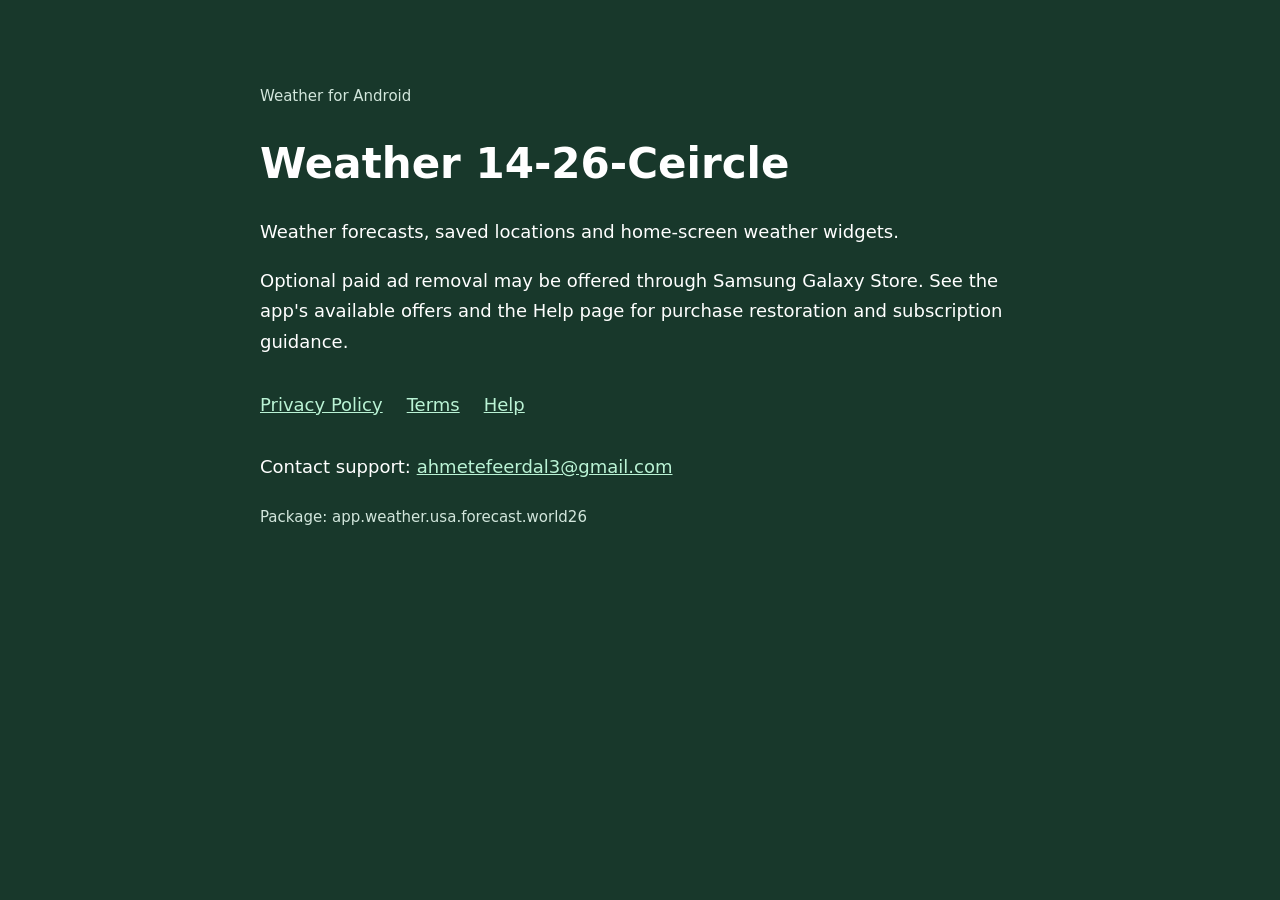
==== index.html @ b4b53c37 "Create isolated world26 remote controls and legal pages" ====
<!doctype html>
<html lang="en"><head><meta charset="utf-8"><meta name="viewport" content="width=device-width,initial-scale=1"><title>Weather 14-26-Ceircle</title><style>body{margin:0;background:#18382b;color:#fff;font:18px/1.7 system-ui,sans-serif}main{max-width:760px;margin:auto;padding:80px 24px}h1{font-size:42px;line-height:1.2}a{color:#baf3d5}nav{display:flex;gap:24px;flex-wrap:wrap;margin:32px 0}small{color:#d2e6dc}code{overflow-wrap:anywhere;word-break:break-word}main{overflow-wrap:break-word}</style></head><body><main><small>Weather for Android</small><h1>Weather 14-26-Ceircle</h1><p>Weather forecasts, saved locations and home-screen weather widgets.</p><p>Optional paid ad removal may be offered through Samsung Galaxy Store. See the app's available offers and the Help page for purchase restoration and subscription guidance.</p><nav><a href="privacy.html">Privacy Policy</a><a href="terms.html">Terms</a><a href="help.html">Help</a></nav><p>Contact support: <a href="mailto:ahmetefeerdal3@gmail.com">ahmetefeerdal3@gmail.com</a></p><small>Package: app.weather.usa.forecast.world26</small></main></body></html>
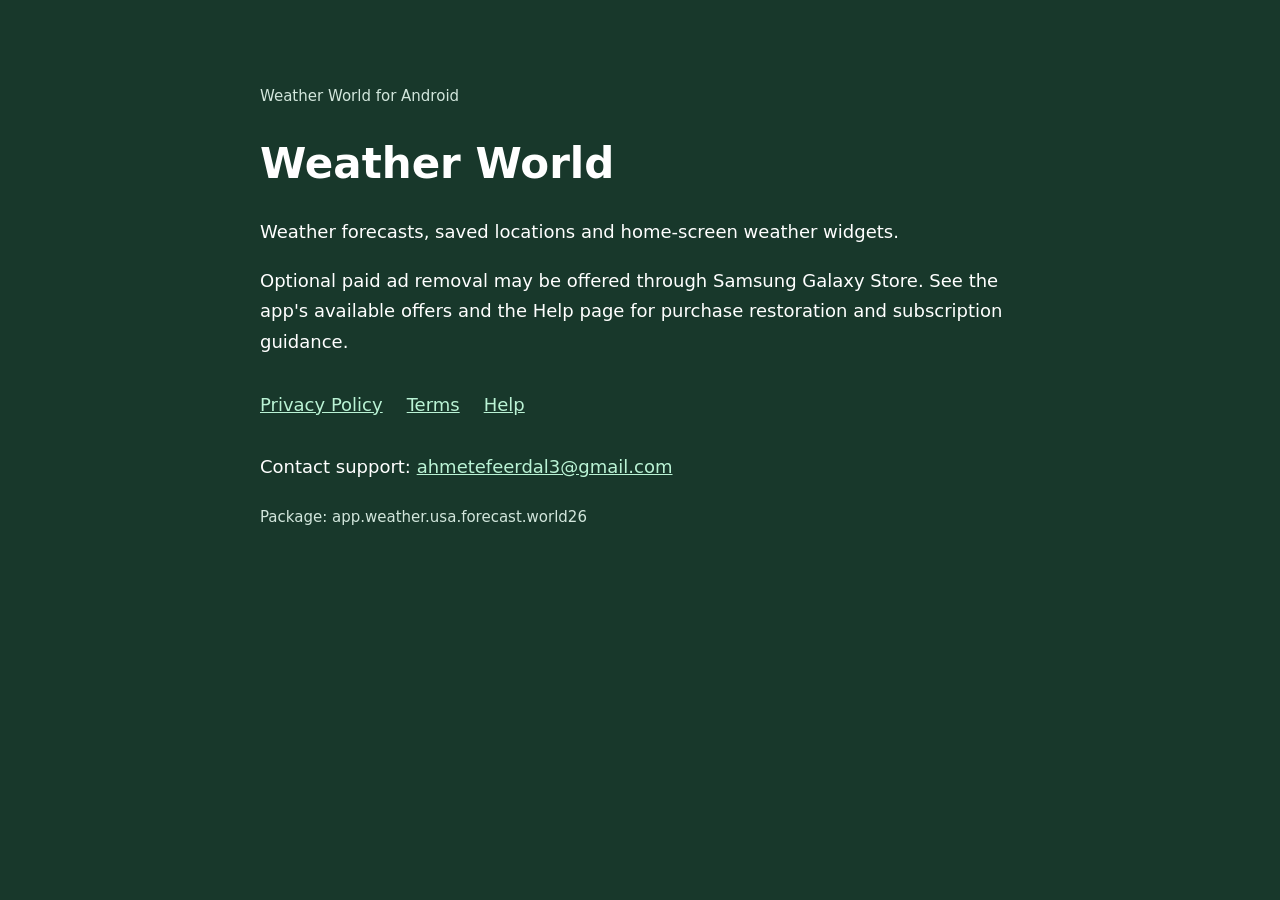
==== commit 15380fbb: "Brand Weather World and configure disabled AdMob identities" ====
--- a/index.html
+++ b/index.html
@@ -1,2 +1,2 @@
 <!doctype html>
-<html lang="en"><head><meta charset="utf-8"><meta name="viewport" content="width=device-width,initial-scale=1"><title>Weather 14-26-Ceircle</title><style>body{margin:0;background:#18382b;color:#fff;font:18px/1.7 system-ui,sans-serif}main{max-width:760px;margin:auto;padding:80px 24px}h1{font-size:42px;line-height:1.2}a{color:#baf3d5}nav{display:flex;gap:24px;flex-wrap:wrap;margin:32px 0}small{color:#d2e6dc}code{overflow-wrap:anywhere;word-break:break-word}main{overflow-wrap:break-word}</style></head><body><main><small>Weather for Android</small><h1>Weather 14-26-Ceircle</h1><p>Weather forecasts, saved locations and home-screen weather widgets.</p><p>Optional paid ad removal may be offered through Samsung Galaxy Store. See the app's available offers and the Help page for purchase restoration and subscription guidance.</p><nav><a href="privacy.html">Privacy Policy</a><a href="terms.html">Terms</a><a href="help.html">Help</a></nav><p>Contact support: <a href="mailto:ahmetefeerdal3@gmail.com">ahmetefeerdal3@gmail.com</a></p><small>Package: app.weather.usa.forecast.world26</small></main></body></html>
+<html lang="en"><head><meta charset="utf-8"><meta name="viewport" content="width=device-width,initial-scale=1"><title>Weather World</title><style>body{margin:0;background:#18382b;color:#fff;font:18px/1.7 system-ui,sans-serif}main{max-width:760px;margin:auto;padding:80px 24px}h1{font-size:42px;line-height:1.2}a{color:#baf3d5}nav{display:flex;gap:24px;flex-wrap:wrap;margin:32px 0}small{color:#d2e6dc}code{overflow-wrap:anywhere;word-break:break-word}main{overflow-wrap:break-word}</style></head><body><main><small>Weather World for Android</small><h1>Weather World</h1><p>Weather forecasts, saved locations and home-screen weather widgets.</p><p>Optional paid ad removal may be offered through Samsung Galaxy Store. See the app's available offers and the Help page for purchase restoration and subscription guidance.</p><nav><a href="privacy.html">Privacy Policy</a><a href="terms.html">Terms</a><a href="help.html">Help</a></nav><p>Contact support: <a href="mailto:ahmetefeerdal3@gmail.com">ahmetefeerdal3@gmail.com</a></p><small>Package: app.weather.usa.forecast.world26</small></main></body></html>
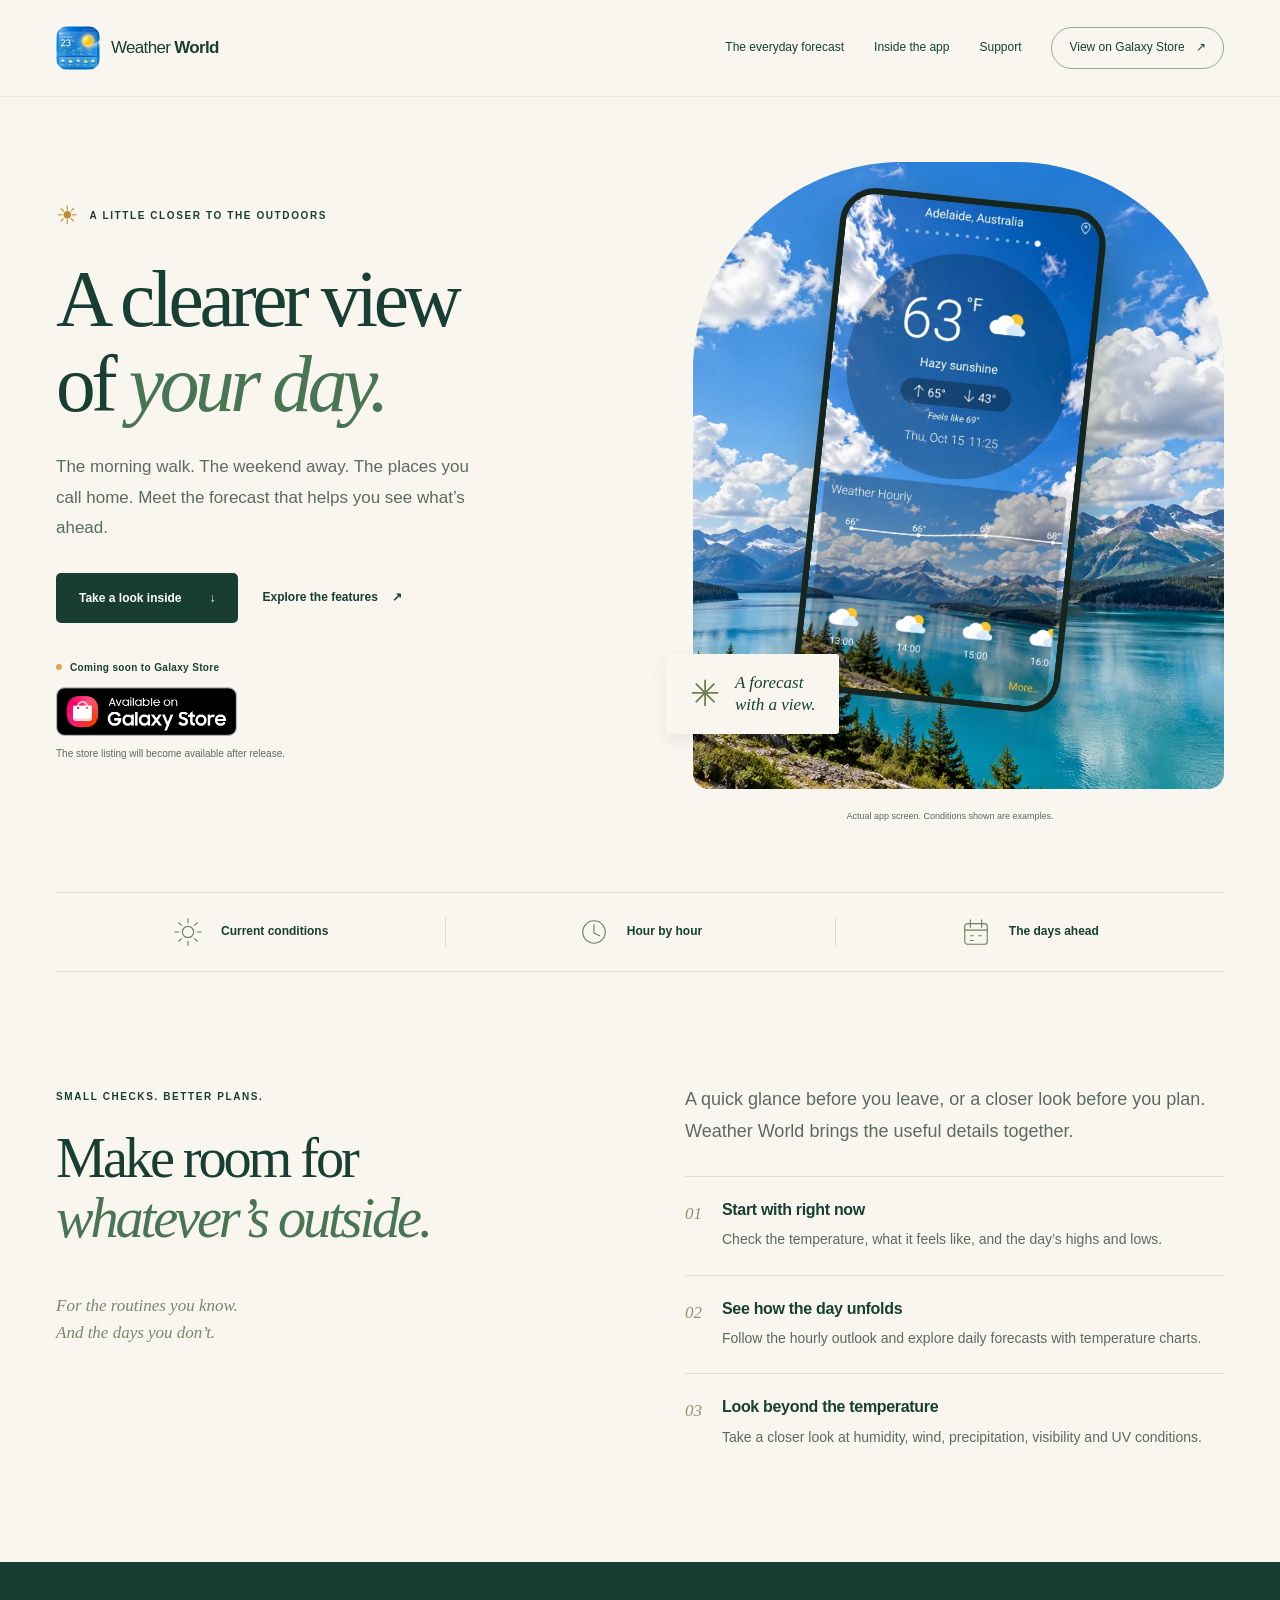
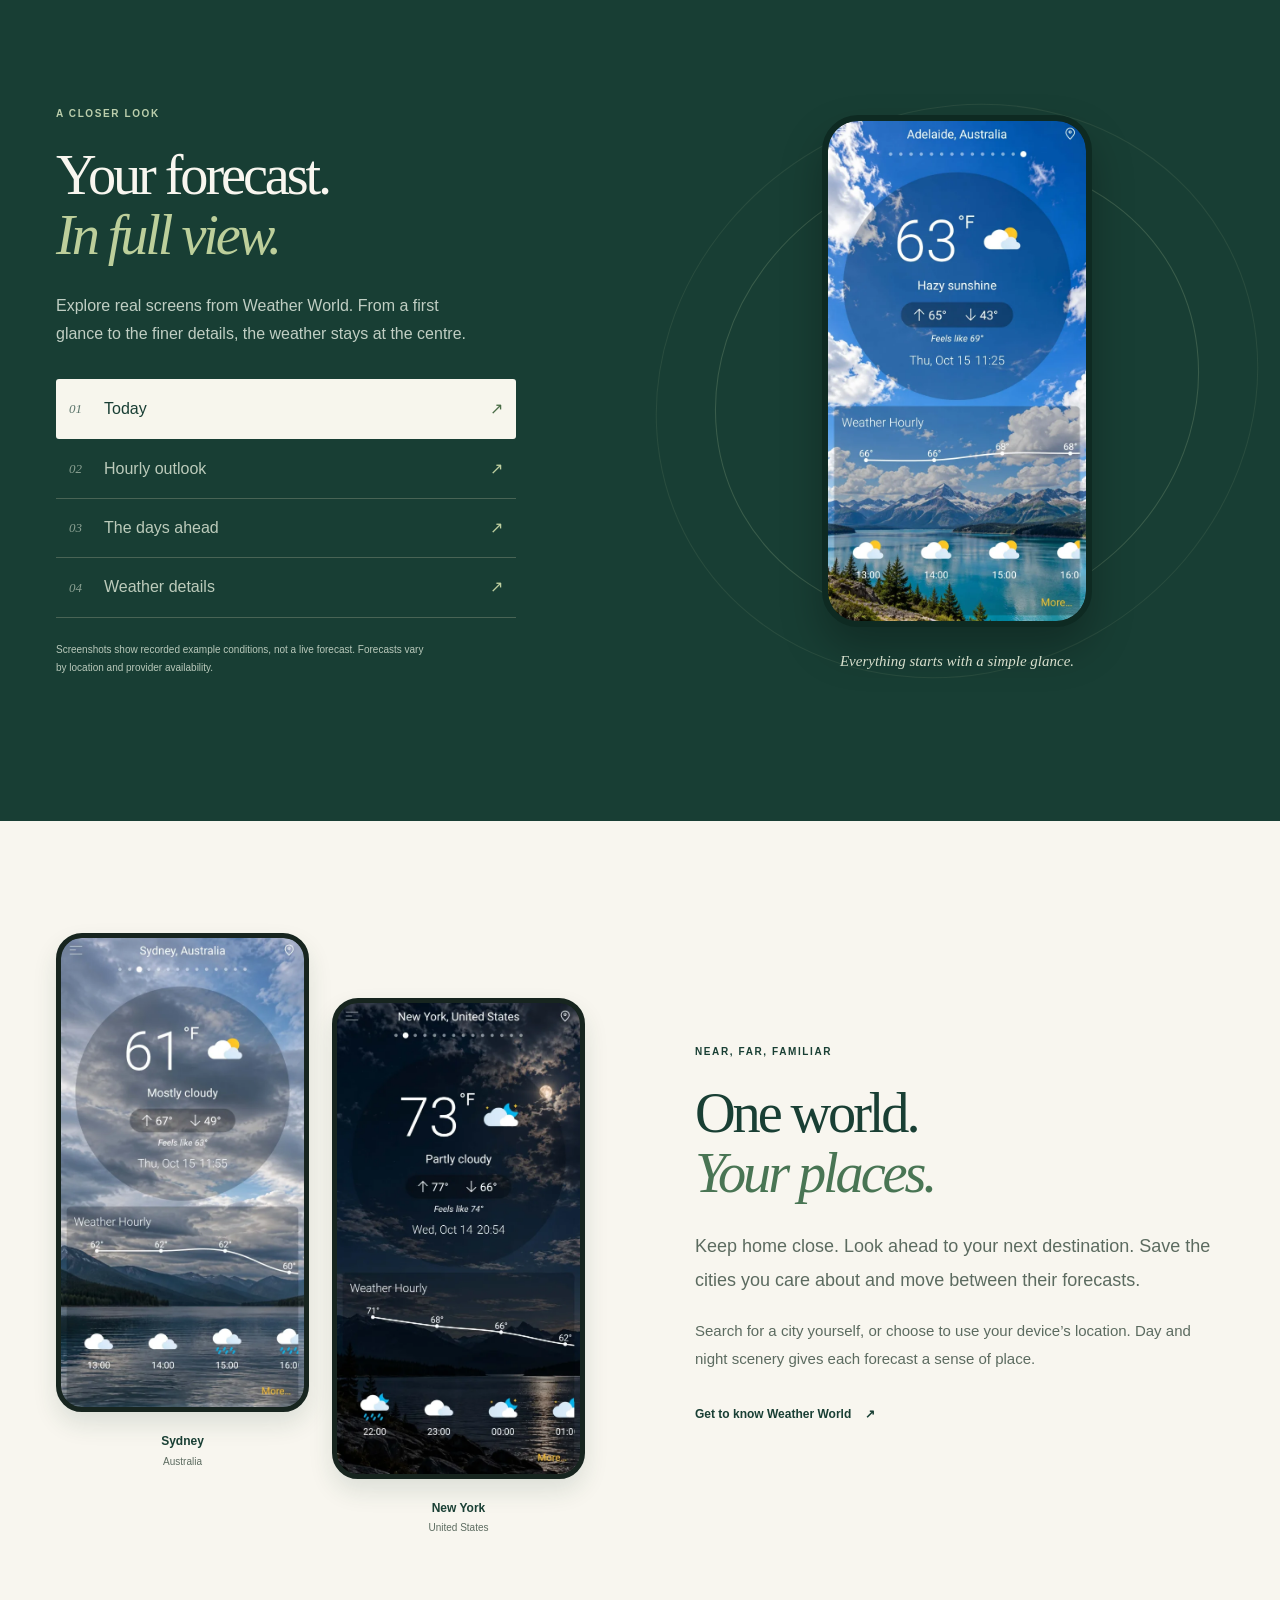
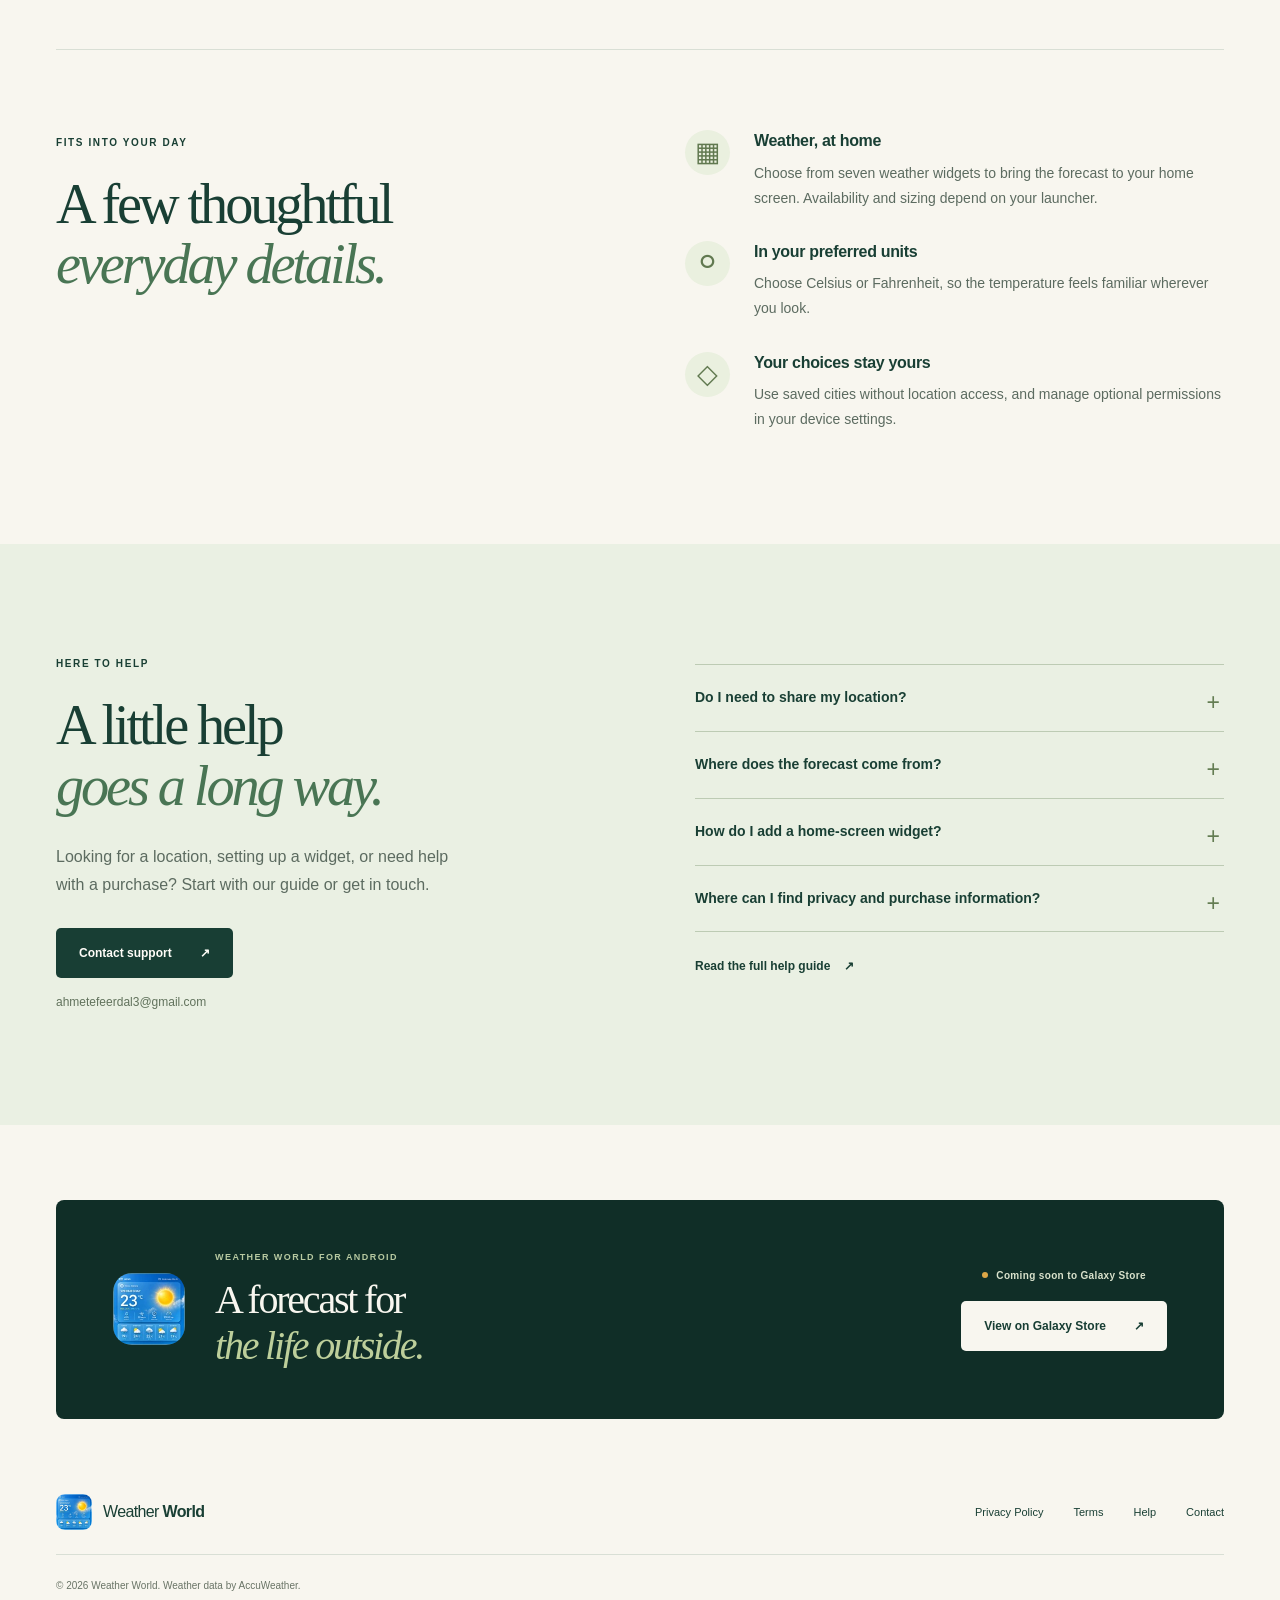
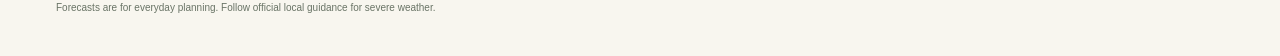
==== commit 9a7f5728: "Publish Weather World landing and v23 website entry" ====
--- a/index.html
+++ b/index.html
@@ -1,2 +1,124 @@
 <!doctype html>
-<html lang="en"><head><meta charset="utf-8"><meta name="viewport" content="width=device-width,initial-scale=1"><title>Weather World</title><style>body{margin:0;background:#18382b;color:#fff;font:18px/1.7 system-ui,sans-serif}main{max-width:760px;margin:auto;padding:80px 24px}h1{font-size:42px;line-height:1.2}a{color:#baf3d5}nav{display:flex;gap:24px;flex-wrap:wrap;margin:32px 0}small{color:#d2e6dc}code{overflow-wrap:anywhere;word-break:break-word}main{overflow-wrap:break-word}</style></head><body><main><small>Weather World for Android</small><h1>Weather World</h1><p>Weather forecasts, saved locations and home-screen weather widgets.</p><p>Optional paid ad removal may be offered through Samsung Galaxy Store. See the app's available offers and the Help page for purchase restoration and subscription guidance.</p><nav><a href="privacy.html">Privacy Policy</a><a href="terms.html">Terms</a><a href="help.html">Help</a></nav><p>Contact support: <a href="mailto:ahmetefeerdal3@gmail.com">ahmetefeerdal3@gmail.com</a></p><small>Package: app.weather.usa.forecast.world26</small></main></body></html>
+<html lang="en">
+<head>
+  <meta charset="utf-8">
+  <meta name="viewport" content="width=device-width, initial-scale=1">
+  <meta name="theme-color" content="#183e34">
+  <title>Weather World — A clearer view of your day</title>
+  <meta name="description" content="Current conditions, hourly and daily forecasts, saved cities and home-screen widgets. Meet Weather World, coming soon to Galaxy Store.">
+  <meta property="og:title" content="Weather World — A clearer view of your day">
+  <meta property="og:description" content="A thoughtful forecast for the places and plans that matter. Coming soon to Galaxy Store.">
+  <meta property="og:type" content="website">
+  <meta property="og:url" content="https://metosapps.github.io/weather-ceircle-world26-config/">
+  <meta property="og:image" content="https://metosapps.github.io/weather-ceircle-world26-config/assets/alpine-lake.webp">
+  <link rel="canonical" href="https://metosapps.github.io/weather-ceircle-world26-config/">
+  <link rel="icon" href="assets/app-icon.webp" type="image/webp">
+  <link rel="stylesheet" href="styles.css">
+  <script src="app.js" defer></script>
+</head>
+<body>
+<a class="skip-link" href="#main">Skip to content</a>
+<header class="site-header">
+  <div class="wrap header-inner">
+    <a class="brand" href="./" aria-label="Weather World home"><img src="assets/app-icon.webp" alt="" width="44" height="44"><span>Weather <strong>World</strong></span></a>
+    <button class="menu-toggle" type="button" aria-expanded="false" aria-controls="main-nav"><span>Menu</span><span class="menu-lines" aria-hidden="true"></span></button>
+    <nav class="main-nav" id="main-nav" aria-label="Main navigation">
+      <a href="#features">The everyday forecast</a><a href="#inside">Inside the app</a><a href="#support">Support</a>
+      <a class="nav-store" href="https://galaxystore.samsung.com/detail/app.weather.usa.forecast.world26" target="_blank" rel="noopener noreferrer">View on Galaxy Store <span aria-hidden="true">↗</span><span class="sr-only"> (opens in a new tab)</span></a>
+    </nav>
+  </div>
+</header>
+<main id="main">
+  <section class="hero wrap" aria-labelledby="hero-title">
+    <div class="hero-copy">
+      <p class="eyebrow"><span class="sun-mark" aria-hidden="true">☀</span> A little closer to the outdoors</p>
+      <h1 id="hero-title">A clearer view<br>of <em>your day.</em></h1>
+      <p class="hero-intro">The morning walk. The weekend away. The places you call home. Meet the forecast that helps you see what’s ahead.</p>
+      <div class="hero-actions"><a class="button button-primary" href="#inside">Take a look inside <span aria-hidden="true">↓</span></a><a class="text-link" href="#features">Explore the features <span aria-hidden="true">↗</span></a></div>
+      <div class="store-preview">
+        <p class="release-label"><span aria-hidden="true"></span>Coming soon to Galaxy Store</p>
+        <a class="store-badge" href="https://galaxystore.samsung.com/detail/app.weather.usa.forecast.world26" target="_blank" rel="noopener noreferrer" aria-label="View Weather World on Galaxy Store (opens in a new tab)" aria-describedby="release-note"><img src="assets/galaxy-store-badge.png" alt="Galaxy Store" width="652" height="177"></a>
+        <p class="release-note" id="release-note">The store listing will become available after release.</p>
+      </div>
+    </div>
+    <figure class="hero-visual">
+      <div class="landscape-frame"><img src="assets/alpine-lake.webp" alt="Sunlight over a turquoise alpine lake, mountains and evergreen trees" width="941" height="972" fetchpriority="high"></div>
+      <div class="phone hero-phone"><img src="assets/screen-today.webp" alt="Actual Weather World screen showing Adelaide’s current conditions, hourly forecast and daily outlook" width="640" height="1240" fetchpriority="high"></div>
+      <div class="nature-note"><span aria-hidden="true">✳</span><span>A forecast<br>with a view.</span></div>
+      <figcaption>Actual app screen. Conditions shown are examples.</figcaption>
+    </figure>
+  </section>
+
+  <div class="feature-strip wrap" aria-label="Forecast at a glance">
+    <div><svg viewBox="0 0 32 32" fill="none" aria-hidden="true"><circle cx="16" cy="16" r="6"/><path d="M16 2v4m0 20v4M2 16h4m20 0h4M6 6l3 3m14 14 3 3M6 26l3-3M23 9l3-3"/></svg><span>Current conditions</span></div>
+    <div><svg viewBox="0 0 32 32" fill="none" aria-hidden="true"><circle cx="16" cy="16" r="12"/><path d="M16 8v9l6 3"/></svg><span>Hour by hour</span></div>
+    <div><svg viewBox="0 0 32 32" fill="none" aria-hidden="true"><rect x="4" y="7" width="24" height="22" rx="3"/><path d="M4 14h24M10 3v8M22 3v8M10 20h3m6 0h3m-12 5h3"/></svg><span>The days ahead</span></div>
+  </div>
+
+  <section class="section intro-section wrap" id="features" aria-labelledby="features-title">
+    <div class="section-heading"><p class="eyebrow">Small checks. Better plans.</p><h2 id="features-title">Make room for<br><em>whatever’s outside.</em></h2><p class="section-aside">For the routines you know.<br>And the days you don’t.</p></div>
+    <div class="intro-details"><p class="lead">A quick glance before you leave, or a closer look before you plan. Weather World brings the useful details together.</p>
+      <ol class="feature-list">
+        <li><span class="feature-number" aria-hidden="true">01</span><div><h3>Start with right now</h3><p>Check the temperature, what it feels like, and the day’s highs and lows.</p></div></li>
+        <li><span class="feature-number" aria-hidden="true">02</span><div><h3>See how the day unfolds</h3><p>Follow the hourly outlook and explore daily forecasts with temperature charts.</p></div></li>
+        <li><span class="feature-number" aria-hidden="true">03</span><div><h3>Look beyond the temperature</h3><p>Take a closer look at humidity, wind, precipitation, visibility and UV conditions.</p></div></li>
+      </ol>
+    </div>
+  </section>
+
+  <section class="explorer section" id="inside" aria-labelledby="inside-title">
+    <div class="wrap explorer-grid">
+      <div class="explorer-copy"><p class="eyebrow">A closer look</p><h2 id="inside-title">Your forecast.<br><em>In full view.</em></h2><p class="lead">Explore real screens from Weather World. From a first glance to the finer details, the weather stays at the centre.</p>
+        <div class="forecast-tabs" role="tablist" aria-label="Explore app screens" aria-orientation="vertical">
+          <button id="tab-today" role="tab" type="button" aria-controls="panel-today" aria-selected="true" tabindex="0"><span class="tab-number">01</span><span>Today</span><span class="tab-arrow" aria-hidden="true">↗</span></button>
+          <button id="tab-hourly" role="tab" type="button" aria-controls="panel-hourly" aria-selected="false" tabindex="-1"><span class="tab-number">02</span><span>Hourly outlook</span><span class="tab-arrow" aria-hidden="true">↗</span></button>
+          <button id="tab-daily" role="tab" type="button" aria-controls="panel-daily" aria-selected="false" tabindex="-1"><span class="tab-number">03</span><span>The days ahead</span><span class="tab-arrow" aria-hidden="true">↗</span></button>
+          <button id="tab-details" role="tab" type="button" aria-controls="panel-details" aria-selected="false" tabindex="-1"><span class="tab-number">04</span><span>Weather details</span><span class="tab-arrow" aria-hidden="true">↗</span></button>
+        </div>
+        <p class="screenshot-note">Screenshots show recorded example conditions, not a live forecast. Forecasts vary by location and provider availability.</p>
+      </div>
+      <div class="explorer-screens">
+        <div class="orbit orbit-one" aria-hidden="true"></div><div class="orbit orbit-two" aria-hidden="true"></div>
+        <figure class="forecast-panel" id="panel-today" role="tabpanel" aria-labelledby="tab-today" tabindex="0"><div class="phone"><img src="assets/screen-today.webp" alt="Weather World current conditions screen for Adelaide" width="640" height="1240" loading="lazy"></div><figcaption>Everything starts with a simple glance.</figcaption></figure>
+        <figure class="forecast-panel" id="panel-hourly" role="tabpanel" aria-labelledby="tab-hourly" tabindex="0" hidden><div class="phone"><img src="assets/screen-hourly.webp" alt="Weather World hourly forecast with temperatures, weather icons and precipitation details" width="640" height="1239" loading="lazy"></div><figcaption>The details behind each hour.</figcaption></figure>
+        <figure class="forecast-panel" id="panel-daily" role="tabpanel" aria-labelledby="tab-daily" tabindex="0" hidden><div class="phone"><img src="assets/screen-daily.webp" alt="Weather World daily forecast for New York with a temperature chart and upcoming days" width="640" height="1240" loading="lazy"></div><figcaption>See the shape of the days ahead.</figcaption></figure>
+        <figure class="forecast-panel" id="panel-details" role="tabpanel" aria-labelledby="tab-details" tabindex="0" hidden><div class="phone"><img src="assets/screen-details.webp" alt="Weather World detailed conditions including humidity, visibility, UV, wind and precipitation" width="640" height="1244" loading="lazy"></div><figcaption>A fuller picture of the conditions.</figcaption></figure>
+      </div>
+    </div>
+  </section>
+
+  <section class="section cities-section wrap" aria-labelledby="cities-title">
+    <div class="city-screens">
+      <figure><div class="phone"><img src="assets/screen-sydney.webp" alt="Actual Weather World current forecast in Sydney with a cloudy mountain background" width="560" height="1082" loading="lazy"></div><figcaption><strong>Sydney</strong><span>Australia</span></figcaption></figure>
+      <figure><div class="phone"><img src="assets/screen-new-york.webp" alt="Actual Weather World current forecast in New York with a clear night background" width="560" height="1085" loading="lazy"></div><figcaption><strong>New York</strong><span>United States</span></figcaption></figure>
+    </div>
+    <div class="cities-copy"><p class="eyebrow">Near, far, familiar</p><h2 id="cities-title">One world.<br><em>Your places.</em></h2><p class="lead">Keep home close. Look ahead to your next destination. Save the cities you care about and move between their forecasts.</p><p>Search for a city yourself, or choose to use your device’s location. Day and night scenery gives each forecast a sense of place.</p><a class="text-link" href="help.html">Get to know Weather World <span aria-hidden="true">↗</span></a></div>
+  </section>
+
+  <section class="section everyday-section wrap" aria-labelledby="everyday-title">
+    <div class="section-heading"><p class="eyebrow">Fits into your day</p><h2 id="everyday-title">A few thoughtful<br><em>everyday details.</em></h2></div>
+    <div class="everyday-features">
+      <article><span class="detail-icon" aria-hidden="true">▦</span><div><h3>Weather, at home</h3><p>Choose from seven weather widgets to bring the forecast to your home screen. Availability and sizing depend on your launcher.</p></div></article>
+      <article><span class="detail-icon degree" aria-hidden="true">°</span><div><h3>In your preferred units</h3><p>Choose Celsius or Fahrenheit, so the temperature feels familiar wherever you look.</p></div></article>
+      <article><span class="detail-icon" aria-hidden="true">◇</span><div><h3>Your choices stay yours</h3><p>Use saved cities without location access, and manage optional permissions in your device settings.</p></div></article>
+    </div>
+  </section>
+
+  <section class="support-section section" id="support" aria-labelledby="support-title">
+    <div class="wrap support-grid">
+      <div><p class="eyebrow">Here to help</p><h2 id="support-title">A little help<br><em>goes a long way.</em></h2><p class="lead">Looking for a location, setting up a widget, or need help with a purchase? Start with our guide or get in touch.</p><a class="button button-primary" href="mailto:ahmetefeerdal3@gmail.com">Contact support <span aria-hidden="true">↗</span></a><a class="support-email" href="mailto:ahmetefeerdal3@gmail.com">ahmetefeerdal3@gmail.com</a></div>
+      <div class="faq">
+        <details><summary>Do I need to share my location?</summary><p>No. You can search for and save a city manually. Location access is optional and can be managed in Android Settings.</p></details>
+        <details><summary>Where does the forecast come from?</summary><p>Weather data is provided by AccuWeather. Forecasts are estimates, and fresh weather information requires an internet connection.</p></details>
+        <details><summary>How do I add a home-screen widget?</summary><p>Open your Android launcher’s widget picker, find Weather World, and choose a widget. The exact steps and available space depend on your device and launcher.</p></details>
+        <details><summary>Where can I find privacy and purchase information?</summary><p>Read our <a href="privacy.html">Privacy Policy</a> and <a href="terms.html">Terms</a>. The <a href="help.html">Help guide</a> explains purchase restoration and subscriptions. Any available paid offers are shown in the app and confirmed by the store.</p></details>
+        <a class="text-link" href="help.html">Read the full help guide <span aria-hidden="true">↗</span></a>
+      </div>
+    </div>
+  </section>
+
+  <section class="closing-section wrap" aria-labelledby="closing-title"><div class="closing-banner"><img class="closing-icon" src="assets/app-icon.webp" alt="" width="72" height="72" loading="lazy"><div><p class="eyebrow">Weather World for Android</p><h2 id="closing-title">A forecast for<br><em>the life outside.</em></h2></div><div class="closing-action"><p class="release-label"><span aria-hidden="true"></span>Coming soon to Galaxy Store</p><a class="button button-light" href="https://galaxystore.samsung.com/detail/app.weather.usa.forecast.world26" target="_blank" rel="noopener noreferrer">View on Galaxy Store <span aria-hidden="true">↗</span><span class="sr-only"> (opens in a new tab)</span></a></div></div></section>
+</main>
+<footer class="site-footer wrap"><div class="footer-top"><a class="brand" href="./" aria-label="Weather World home"><img src="assets/app-icon.webp" alt="" width="36" height="36"><span>Weather <strong>World</strong></span></a><nav aria-label="Footer navigation"><a href="privacy.html">Privacy Policy</a><a href="terms.html">Terms</a><a href="help.html">Help</a><a href="mailto:ahmetefeerdal3@gmail.com">Contact</a></nav></div><div class="footer-bottom"><p>© 2026 Weather World. Weather data by AccuWeather.</p><p>Forecasts are for everyday planning. Follow official local guidance for severe weather.</p></div></footer>
+</body>
+</html>
--- a/styles.css
+++ b/styles.css
@@ -0,0 +1,14 @@
+:root{--paper:#f8f6ef;--ink:#193f34;--muted:#5c6b60;--line:#d9dfd5;--forest:#183e34;--forest-deep:#102e27;--amber:#dca747;--white:#fffdf8;--serif:Georgia,'Times New Roman',serif;--sans:Arial,Helvetica,sans-serif}
+*{box-sizing:border-box}html{scroll-behavior:smooth;scroll-padding-top:112px}body{margin:0;background:var(--paper);color:var(--ink);font:16px/1.65 var(--sans);-webkit-font-smoothing:antialiased}button,a{-webkit-tap-highlight-color:transparent}button{font:inherit}a{color:inherit;text-underline-offset:5px}img{display:block;max-width:100%;height:auto}figure{margin:0}h1,h2,h3,p{margin-top:0}h1,h2{font-family:var(--serif);font-weight:400;letter-spacing:-.055em;line-height:1.07}h1{font-size:clamp(58px,6.2vw,88px);margin-bottom:25px}h2{font-size:clamp(42px,4.4vw,62px);margin-bottom:27px}h1 em,h2 em{font-weight:400;color:#497554}h3{font-size:18px;line-height:1.4;letter-spacing:-.02em;margin-bottom:8px}p{margin-bottom:20px}a:focus-visible,button:focus-visible,summary:focus-visible,[tabindex]:focus-visible{outline:3px solid #bd7415;outline-offset:6px}.wrap{width:min(1240px,calc(100% - 112px));margin-inline:auto}.section{padding-block:112px}.eyebrow{font-size:10px;line-height:1.6;font-weight:700;letter-spacing:.16em;text-transform:uppercase;margin-bottom:23px}.lead{font-size:18px;line-height:1.75;color:var(--muted)}.sr-only{position:absolute;width:1px;height:1px;padding:0;margin:-1px;overflow:hidden;clip:rect(0,0,0,0);white-space:nowrap;border:0}[hidden]{display:none!important}.skip-link{position:fixed;z-index:20;top:10px;left:10px;background:var(--white);padding:12px 18px;transform:translateY(-150%)}.skip-link:focus{transform:translateY(0)}
+.site-header{position:sticky;top:0;z-index:10;background:rgba(248,246,239,.97);border-bottom:1px solid rgba(217,223,213,.6)}.header-inner{min-height:96px;display:flex;align-items:center;justify-content:space-between;gap:30px}.brand{display:inline-flex;align-items:center;gap:11px;text-decoration:none;white-space:nowrap;font-size:17px;letter-spacing:-.04em}.brand img{border-radius:12px}.brand strong{font-weight:700}.main-nav{display:flex;align-items:center;gap:30px}.main-nav a{font-size:12px;text-decoration:none}.main-nav a:not(.nav-store):hover{color:#6d7c51}.nav-store{border:1px solid #8eaa99;border-radius:50px;padding:10px 17px;white-space:nowrap}.nav-store span{padding-left:8px}.nav-store:hover{background:#e9eee4}.menu-toggle{display:none}
+.hero{display:grid;grid-template-columns:1.04fr 1fr;gap:50px;align-items:center;padding-block:55px 68px;min-height:790px}.hero-copy{padding-bottom:10px}.hero .eyebrow{display:flex;align-items:center;gap:10px;margin-bottom:29px}.sun-mark{font-size:25px;line-height:1;color:#bd8d39;font-weight:400}.hero-intro{max-width:440px;font-size:17px;line-height:1.8;color:var(--muted);margin-bottom:29px}.hero-actions{display:flex;gap:24px;align-items:center;flex-wrap:wrap}.button{display:inline-flex;align-items:center;justify-content:center;gap:28px;padding:15px 22px;border:1px solid transparent;border-radius:5px;font-size:12px;font-weight:700;text-decoration:none;line-height:1.5;transition:background .15s,transform .15s}.button-primary{background:var(--forest);color:var(--white)}.button-primary:hover{background:#285846;transform:translateY(-2px)}.button-light{background:var(--paper);color:var(--forest)}.button-light:hover{background:white;transform:translateY(-2px)}.text-link{display:inline-flex;align-items:center;gap:14px;font-size:12px;font-weight:700;text-decoration:none}.text-link:hover{text-decoration:underline}.store-preview{margin-top:37px}.release-label{display:flex;align-items:center;gap:8px;font-size:10px;line-height:1.5;font-weight:700;letter-spacing:.035em;margin-bottom:12px}.release-label>span:first-child{width:6px;height:6px;flex:0 0 6px;border-radius:50%;background:var(--amber)}.store-badge{display:block;width:181px;border-radius:8px}.store-badge img{width:100%}.release-note{font-size:10px;color:var(--muted);margin:10px 0 0;max-width:270px}.hero-visual{position:relative;min-width:0;height:672px}.landscape-frame{position:absolute;inset:10px 0 35px 17px;overflow:hidden;border-radius:210px 210px 16px 16px;background:#b8d8cf}.landscape-frame img{width:100%;height:100%;object-fit:cover;object-position:53% 100%}.phone{background:#17251f;border:6px solid #17251f;border-radius:36px;overflow:hidden;box-shadow:0 18px 40px rgba(11,33,24,.19);line-height:0}.phone img{width:100%;border-radius:29px}.hero-phone{position:absolute;width:267px;top:45px;left:50%;transform:translateX(-50%) rotate(6deg);box-shadow:12px 22px 52px rgba(13,37,29,.35)}.nature-note{position:absolute;left:-10px;bottom:90px;background:var(--paper);padding:18px 24px;display:flex;align-items:center;gap:15px;border-radius:3px;box-shadow:0 5px 18px #193f3415;font:italic 17px/1.3 var(--serif)}.nature-note>span:first-child{font:36px/1 var(--serif);color:#6c8053}.hero-visual>figcaption{position:absolute;bottom:0;left:0;right:0;text-align:center;font-size:9px;color:var(--muted)}
+.feature-strip{display:grid;grid-template-columns:repeat(3,1fr);border-block:1px solid var(--line);padding-block:24px}.feature-strip>div{display:flex;align-items:center;justify-content:center;gap:18px;font-size:12px;font-weight:700}.feature-strip>div+div{border-left:1px solid var(--line)}.feature-strip svg{width:30px;height:30px;stroke:#6c815d;stroke-width:1.2;stroke-linecap:round;stroke-linejoin:round}.intro-section{display:grid;grid-template-columns:1fr 1fr;gap:90px}.section-heading{padding-top:5px}.section-aside{font:italic 17px/1.6 var(--serif);color:#7b876c;margin-top:43px}.intro-details>.lead{margin-bottom:29px}.feature-list{margin:0;padding:0;list-style:none}.feature-list li{display:flex;gap:20px;padding-block:22px;border-top:1px solid var(--line)}.feature-list li:last-child{padding-bottom:0}.feature-number{font:italic 17px/1.6 var(--serif);color:#8a956f;padding-top:1px}.feature-list p{font-size:14px;line-height:1.8;color:var(--muted);margin:0}.feature-list h3{font-size:16px;margin-bottom:6px}
+.explorer{background:var(--forest);color:var(--paper);overflow:hidden}.explorer-grid{display:grid;grid-template-columns:1fr 1fr;align-items:center;gap:100px}.explorer h2 em{color:#bdcf9b}.explorer .eyebrow{color:#bbceac}.explorer .lead{color:#c0cec3;max-width:425px;font-size:16px}.forecast-tabs{margin-top:31px;max-width:460px}.forecast-tabs button{display:flex;align-items:center;gap:22px;width:100%;background:none;color:#bccbbb;border:0;border-top:1px solid #496455;text-align:left;padding:16px 13px;cursor:pointer;font-size:16px;transition:background .15s}.forecast-tabs button:last-child{border-bottom:1px solid #496455}.forecast-tabs button[aria-selected=true]{background:#f7f6ed;color:var(--forest);border-radius:3px;border-color:transparent}.forecast-tabs button[aria-selected=true]+button{border-top-color:transparent}.forecast-tabs button:hover:not([aria-selected=true]){background:#244b3d}.tab-number{font:italic 13px var(--serif);opacity:.7}.tab-arrow{margin-left:auto;color:#bdce9f}.forecast-tabs button[aria-selected=true] .tab-arrow{color:#4b6e48}.screenshot-note{max-width:380px;margin:23px 0 0;color:#b9c9bb;font-size:10px;line-height:1.8}.explorer-screens{position:relative;min-width:0;display:flex;align-items:center;justify-content:center;min-height:635px}.forecast-panel{position:relative;z-index:1;display:flex;align-items:center;flex-direction:column;width:100%;padding-top:7px}.forecast-panel .phone{width:270px;border-color:#0e2a22;box-shadow:0 22px 42px rgba(0,0,0,.27)}.forecast-panel figcaption{margin-top:26px;color:#d7dfcd;font:italic 15px var(--serif);text-align:center;min-height:22px}.orbit{position:absolute;border:1px solid #638267;opacity:.45;border-radius:50%;width:450px;height:450px;transform:rotate(-30deg) scaleX(1.1)}.orbit-two{width:560px;height:560px;opacity:.22}
+.cities-section{display:grid;grid-template-columns:1fr 1fr;gap:110px;align-items:center}.city-screens{display:flex;align-items:flex-start;gap:23px}.city-screens figure{width:calc(50% - 11.5px);min-width:0}.city-screens figure:nth-child(2){padding-top:65px}.city-screens .phone{border-width:5px;border-radius:26px;box-shadow:0 12px 25px #183e341f}.city-screens .phone img{border-radius:20px}.city-screens figcaption{display:flex;flex-direction:column;margin-top:19px;text-align:center;line-height:1.8}.city-screens figcaption strong{font-size:12px}.city-screens figcaption span{font-size:10px;color:var(--muted)}.cities-copy>p:not(.eyebrow){color:var(--muted);font-size:15px;line-height:1.85}.cities-copy>.lead{font-size:18px!important}.cities-copy .text-link{margin-top:12px}.everyday-section{border-top:1px solid var(--line);display:grid;grid-template-columns:1fr 1fr;gap:90px;padding-top:80px}.everyday-features article{display:flex;gap:24px;margin-bottom:30px}.everyday-features article:last-child{margin-bottom:0}.detail-icon{flex:0 0 45px;width:45px;height:45px;background:#eaf0df;border-radius:50%;display:flex;justify-content:center;align-items:center;font-size:27px;color:#617950}.detail-icon.degree{font-family:var(--serif);font-size:45px;line-height:1;padding-top:13px}.everyday-features h3{font-size:16px}.everyday-features p{font-size:14px;color:var(--muted);margin:0;line-height:1.8}
+.support-section{background:#eaf0e3}.support-grid{display:grid;grid-template-columns:1fr 1fr;gap:110px}.support-grid .lead{font-size:16px;max-width:400px;margin-bottom:29px}.support-email{display:block;margin-top:15px;font-size:12px;color:#61725c;text-decoration:none;overflow-wrap:anywhere}.support-email:hover{text-decoration:underline}.faq{padding-top:8px}.faq details{border-bottom:1px solid #bdcbb4}.faq details:first-child{border-top:1px solid #bdcbb4}.faq summary{position:relative;list-style:none;padding:22px 35px 22px 0;font-size:14px;font-weight:700;cursor:pointer;line-height:1.55}.faq summary::-webkit-details-marker{display:none}.faq summary:after{content:'+';position:absolute;right:4px;top:20px;font-size:23px;font-weight:400;color:#647d53;transition:transform .15s}.faq details[open] summary:after{transform:rotate(45deg)}.faq details p{font-size:13px;color:#53664e;line-height:1.85;margin-bottom:23px;padding-right:15px}.faq>.text-link{margin-top:25px}.closing-section{padding-block:75px}.closing-banner{display:grid;grid-template-columns:auto 1fr auto;gap:30px;align-items:center;padding:50px 57px;background:var(--forest-deep);color:var(--paper);border-radius:8px}.closing-icon{border-radius:19px}.closing-banner .eyebrow{font-size:9px;color:#b7c9a1;margin-bottom:13px}.closing-banner h2{font-size:40px;margin:0;line-height:1.15}.closing-banner h2 em{color:#bdcf9b}.closing-action .release-label{color:#d9e2cc;justify-content:center;font-size:10px;margin-bottom:18px}.closing-action .button{width:100%}.site-footer{padding-block:0 35px}.footer-top{border-bottom:1px solid var(--line);display:flex;justify-content:space-between;align-items:center;gap:25px;padding-bottom:24px}.footer-top .brand{font-size:16px}.footer-top .brand img{border-radius:9px}.footer-top nav{display:flex;flex-wrap:wrap;gap:30px}.footer-top nav a{font-size:11px;text-decoration:none}.footer-top nav a:hover{text-decoration:underline}.footer-bottom{padding-top:22px;color:#697466;font-size:10px;line-height:1.7}.footer-bottom p{margin-bottom:5px}.package-id{font-size:9px;opacity:.85}.package-id code{font:inherit;overflow-wrap:anywhere}
+@media(min-width:1450px){.hero{gap:65px}.hero-visual{height:695px}.hero-phone{width:280px;top:45px}}
+@media(max-width:1100px){.wrap{width:calc(100% - 64px)}.header-inner{min-height:80px;gap:20px}.main-nav{gap:18px}.main-nav a{font-size:11px}.brand{font-size:16px}.brand img{width:39px;height:39px}.hero{gap:30px;min-height:700px;padding-block:45px 55px}.hero-visual{height:595px}.hero-phone{width:235px;top:38px}.hero-intro{font-size:16px}.hero-actions{gap:18px}.button{padding:14px 18px;gap:20px}.text-link{font-size:11px;gap:9px}.nature-note{padding:16px 20px;bottom:86px;font-size:15px;gap:12px}.hero .eyebrow{font-size:9px;letter-spacing:.12em}.section{padding-block:85px}.intro-section,.everyday-section{gap:55px}.explorer-grid{gap:55px}.explorer-screens{min-height:610px}.forecast-panel .phone{width:255px}.cities-section,.support-grid{gap:65px}.closing-banner{padding:40px 35px;gap:24px}.closing-icon{width:57px;height:57px}.closing-banner h2{font-size:36px}}
+@media(max-width:850px){.nav-store{display:none}.hero{grid-template-columns:1fr 1fr;gap:22px;padding-top:35px;min-height:650px}.hero h1{font-size:60px}.hero-visual{height:555px}.hero-phone{width:210px;top:42px}.hero .eyebrow{font-size:8px;letter-spacing:.08em;gap:7px}.hero-intro{font-size:15px}.hero-actions{align-items:flex-start;gap:17px;flex-direction:column}.store-preview{margin-top:26px}.nature-note{left:0;bottom:80px;padding:14px 17px;font-size:14px}.nature-note>span:first-child{font-size:27px}.landscape-frame{left:0}.feature-strip>div{font-size:11px;gap:12px}.intro-section{gap:40px}.intro-section h2,.everyday-section h2{font-size:43px}.lead{font-size:16px}.explorer-grid{gap:35px;grid-template-columns:1fr 1fr}.explorer h2{font-size:46px}.forecast-panel .phone{width:235px}.explorer-screens{min-height:565px}.forecast-tabs button{gap:15px;font-size:14px;padding:15px 10px}.orbit{width:340px;height:400px}.orbit-two{width:430px;height:500px}.cities-section{gap:45px}.city-screens{gap:15px}.city-screens figure{width:calc(50% - 7.5px)}.city-screens .phone{border-width:4px;border-radius:20px}.city-screens .phone img{border-radius:16px}.cities-copy h2{font-size:46px}.cities-copy>.lead{font-size:16px!important}.cities-copy>p:not(.eyebrow){font-size:14px}.everyday-section{grid-template-columns:1fr;gap:20px}.everyday-features{display:grid;grid-template-columns:repeat(3,1fr);gap:26px}.everyday-features article{display:block;margin:0}.detail-icon{margin-bottom:19px}.everyday-features h3{font-size:15px}.everyday-features p{font-size:13px}.support-grid{gap:45px}.support-grid h2{font-size:43px}.support-grid .lead{font-size:15px}.faq summary{font-size:13px;padding-block:19px}.faq summary:after{top:17px}.closing-banner{grid-template-columns:1fr auto;gap:25px;padding:35px}.closing-icon{display:none}.closing-banner h2{font-size:33px}.closing-action .button{font-size:11px}.footer-top nav{gap:21px}}
+@media(max-width:640px){html{scroll-padding-top:89px}.wrap{width:calc(100% - 40px)}.header-inner{min-height:74px}.brand{font-size:17px;gap:10px}.brand img{width:37px;height:37px;border-radius:10px}.menu-toggle{display:flex;align-items:center;gap:12px;border:0;background:none;color:var(--ink);padding:12px 0 12px 15px;font-size:12px;cursor:pointer}.menu-lines{display:block;width:19px;height:12px;border-block:1px solid var(--ink);position:relative}.menu-lines:after{content:'';position:absolute;height:1px;background:var(--ink);left:0;right:0;top:5px}.main-nav{position:absolute;top:100%;left:0;right:0;background:var(--paper);border-bottom:1px solid var(--line);box-shadow:0 8px 10px #183e3408;padding:12px 20px 22px;display:none;flex-direction:column;align-items:stretch;gap:0}.main-nav.is-open{display:flex}.main-nav a{font-size:14px;padding:12px 0}.main-nav .nav-store{display:block;border:0;border-top:1px solid var(--line);border-radius:0;margin-top:8px;padding-top:18px}.hero{grid-template-columns:1fr;padding-block:37px 35px;gap:40px}.hero-copy{padding:0}.hero .eyebrow{font-size:8px;letter-spacing:.14em;margin-bottom:23px;gap:9px}.sun-mark{font-size:23px}.hero h1{font-size:clamp(52px,13vw,76px);line-height:1.06;margin-bottom:22px}.hero-intro{font-size:16px;max-width:440px;line-height:1.75;margin-bottom:25px}.hero-actions{flex-direction:row;align-items:center;gap:24px}.button{font-size:11px;padding:14px 17px;gap:20px}.hero-actions .text-link{font-size:10px;gap:8px}.store-preview{display:grid;grid-template-columns:144px 1fr;grid-template-rows:auto auto;gap:5px 17px;margin-top:31px;max-width:420px;align-items:center}.store-badge{grid-column:1;grid-row:1/3;width:144px}.release-label{grid-column:2;margin:0;font-size:9px;line-height:1.6;gap:6px;align-self:end}.release-note{grid-column:2;font-size:9px;line-height:1.65;margin:0;align-self:start}.hero-visual{width:100%;max-width:410px;height:562px;margin-inline:auto}.landscape-frame{inset:0 0 32px;border-radius:190px 190px 12px 12px}.hero-phone{width:232px;top:24px;transform:translateX(-50%) rotate(5deg)}.phone{border-radius:31px;border-width:5px}.phone img{border-radius:25px}.nature-note{left:-6px;bottom:76px;font-size:15px;padding:16px 20px;gap:13px}.nature-note>span:first-child{font-size:32px}.hero-visual>figcaption{font-size:8px;bottom:0}.feature-strip{padding-block:21px}.feature-strip>div{flex-direction:column;gap:10px;font-size:9px;text-align:center}.feature-strip svg{width:25px;height:25px}.section{padding-block:64px}.eyebrow{font-size:9px;margin-bottom:19px}.intro-section{grid-template-columns:1fr;gap:8px}.section-heading{padding:0}.intro-section h2,.everyday-section h2{font-size:clamp(39px,10.5vw,54px);margin-bottom:23px}.section-aside{display:none}.intro-details>.lead{font-size:16px;margin-bottom:24px}.feature-list li{padding-block:21px;gap:17px}.feature-list h3{font-size:15px}.feature-list p{font-size:13px}.explorer-grid{grid-template-columns:1fr;gap:36px}.explorer h2{font-size:clamp(43px,11.5vw,57px);margin-bottom:23px}.explorer .lead{font-size:15px;max-width:100%}.forecast-tabs{margin-top:27px;max-width:100%}.forecast-tabs button{padding:15px 13px;gap:19px;font-size:15px}.screenshot-note{font-size:9px;max-width:100%;margin-top:19px}.explorer-screens{min-height:560px}.forecast-panel .phone{width:245px}.forecast-panel figcaption{font-size:14px;margin-top:25px}.orbit{width:340px;height:410px}.orbit-two{width:420px;height:500px}.cities-section{grid-template-columns:1fr;gap:36px}.cities-copy{order:-1}.cities-copy h2{font-size:clamp(43px,11.5vw,57px);margin-bottom:23px}.cities-copy>.lead{font-size:16px!important}.cities-copy>p:not(.eyebrow){font-size:14px}.city-screens{max-width:420px;margin-inline:auto;gap:20px;width:100%}.city-screens figure{width:calc(50% - 10px)}.city-screens figure:nth-child(2){padding-top:45px}.city-screens .phone{border-width:4px;border-radius:24px}.city-screens .phone img{border-radius:19px}.city-screens figcaption{margin-top:14px}.everyday-section{gap:4px;padding-top:54px}.everyday-features{display:block}.everyday-features article{display:flex;gap:19px;margin-top:25px}.everyday-features article:first-child{margin-top:0}.detail-icon{flex-basis:43px;width:43px;height:43px;margin:0}.everyday-features h3{font-size:15px}.everyday-features p{font-size:13px}.support-grid{grid-template-columns:1fr;gap:37px}.support-grid h2{font-size:clamp(40px,10.5vw,54px);margin-bottom:23px}.support-grid .lead{font-size:15px;max-width:100%}.support-email{font-size:11px}.faq{padding:0}.faq summary{padding:21px 30px 21px 0;font-size:13px}.faq summary:after{top:19px}.faq details p{font-size:13px}.closing-section{padding-block:45px}.closing-banner{grid-template-columns:1fr;padding:33px 25px;gap:29px;border-radius:6px}.closing-banner h2{font-size:36px}.closing-banner .eyebrow{font-size:8px}.closing-action{max-width:250px}.closing-action .release-label{justify-content:flex-start;font-size:9px;margin-bottom:13px}.closing-action .button{width:auto;padding-inline:18px}.footer-top{align-items:flex-start;flex-direction:column;gap:24px;padding-bottom:25px}.footer-top nav{gap:24px;row-gap:15px}.footer-top nav a{font-size:10px}.footer-bottom{font-size:9px;padding-top:19px}.footer-bottom p{margin-bottom:8px}.package-id{font-size:8px}.site-footer{padding-bottom:24px}}
+@media(max-width:360px){.wrap{width:calc(100% - 32px)}.hero .eyebrow{font-size:7px;letter-spacing:.11em}.hero-actions{gap:17px}.hero-actions .text-link{font-size:9px}.hero-actions .button{padding-inline:14px;gap:15px}.store-preview{grid-template-columns:125px 1fr;gap:5px 12px}.store-badge{width:125px}.release-label{font-size:8px}.release-note{font-size:8px}.hero-visual{height:522px}.hero-phone{width:214px;top:24px}.nature-note{padding:14px 16px;font-size:14px;bottom:71px}.feature-strip>div{font-size:8px}.forecast-panel .phone{width:225px}.explorer-screens{min-height:520px}.city-screens{gap:15px}.city-screens figure{width:calc(50% - 7.5px)}.footer-top nav{gap:19px}}
+@media(prefers-reduced-motion:reduce){html{scroll-behavior:auto}*,*:before,*:after{transition:none!important;animation:none!important}}
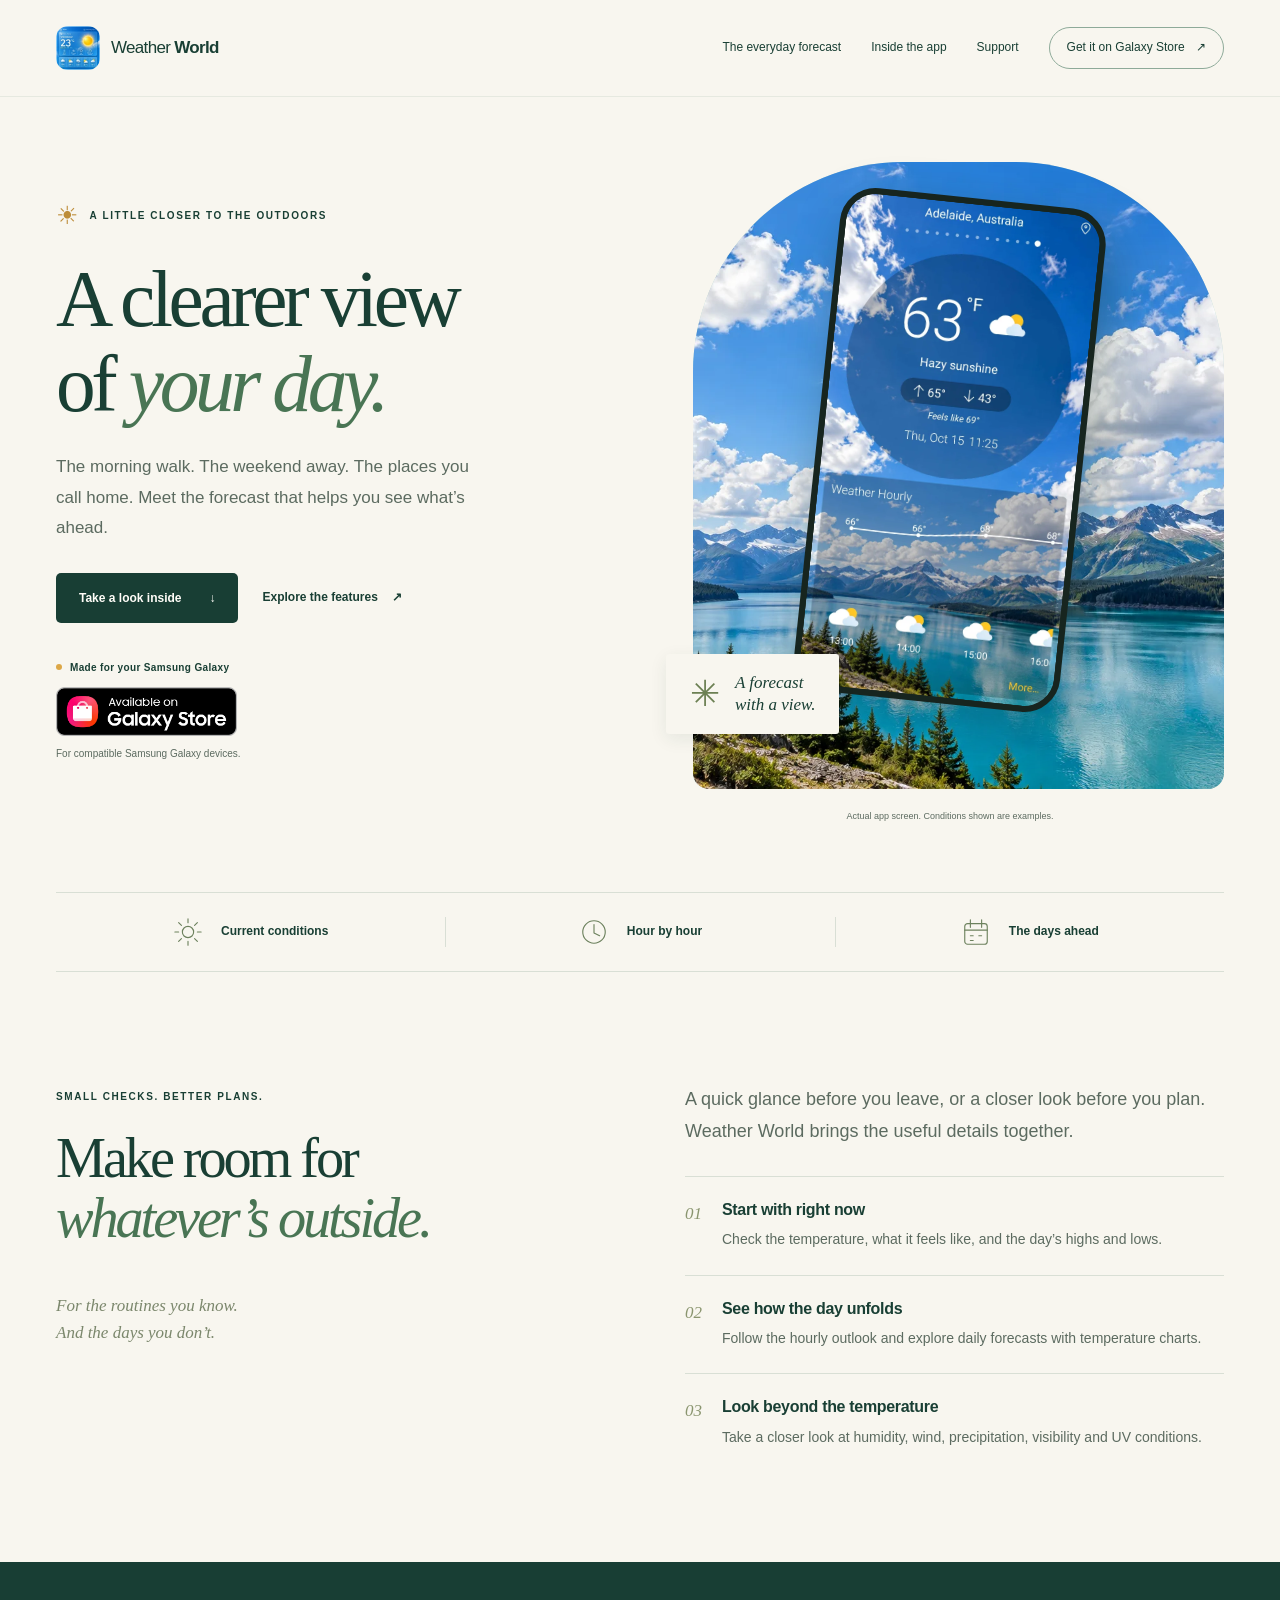
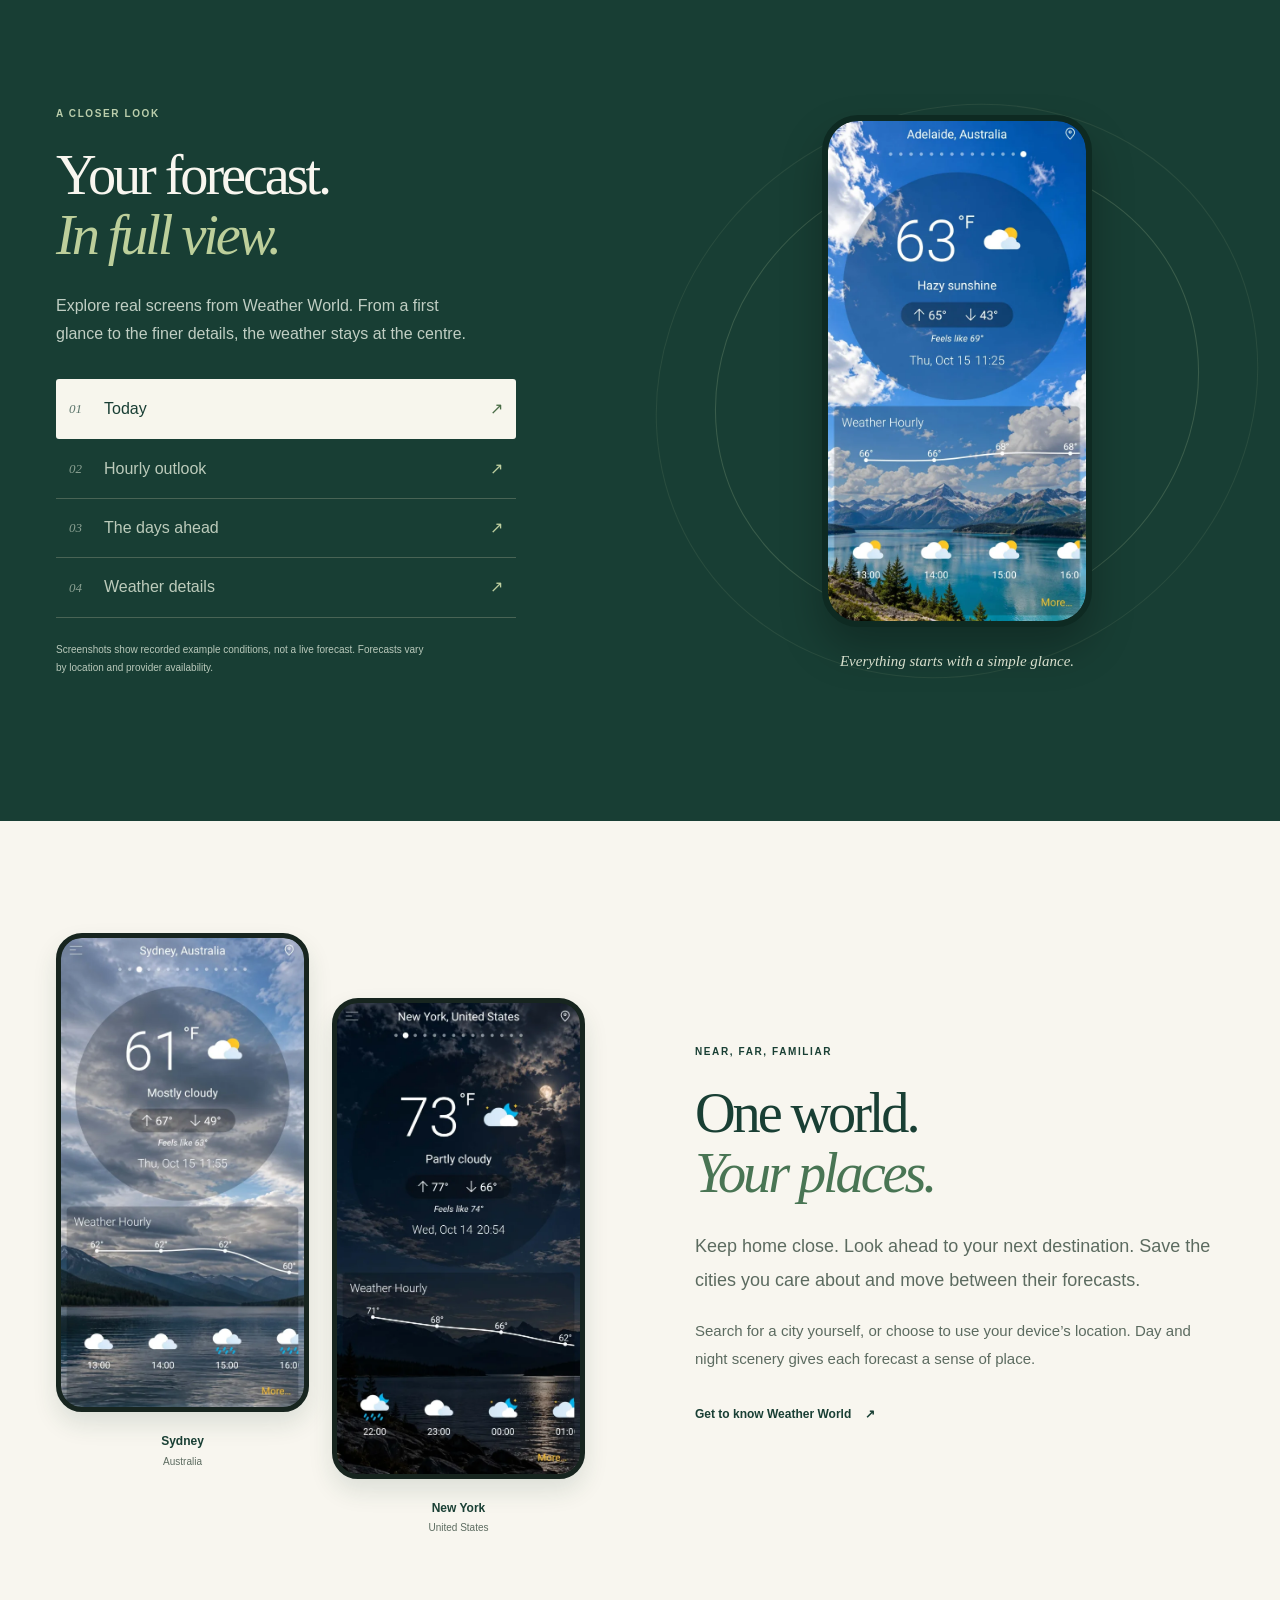
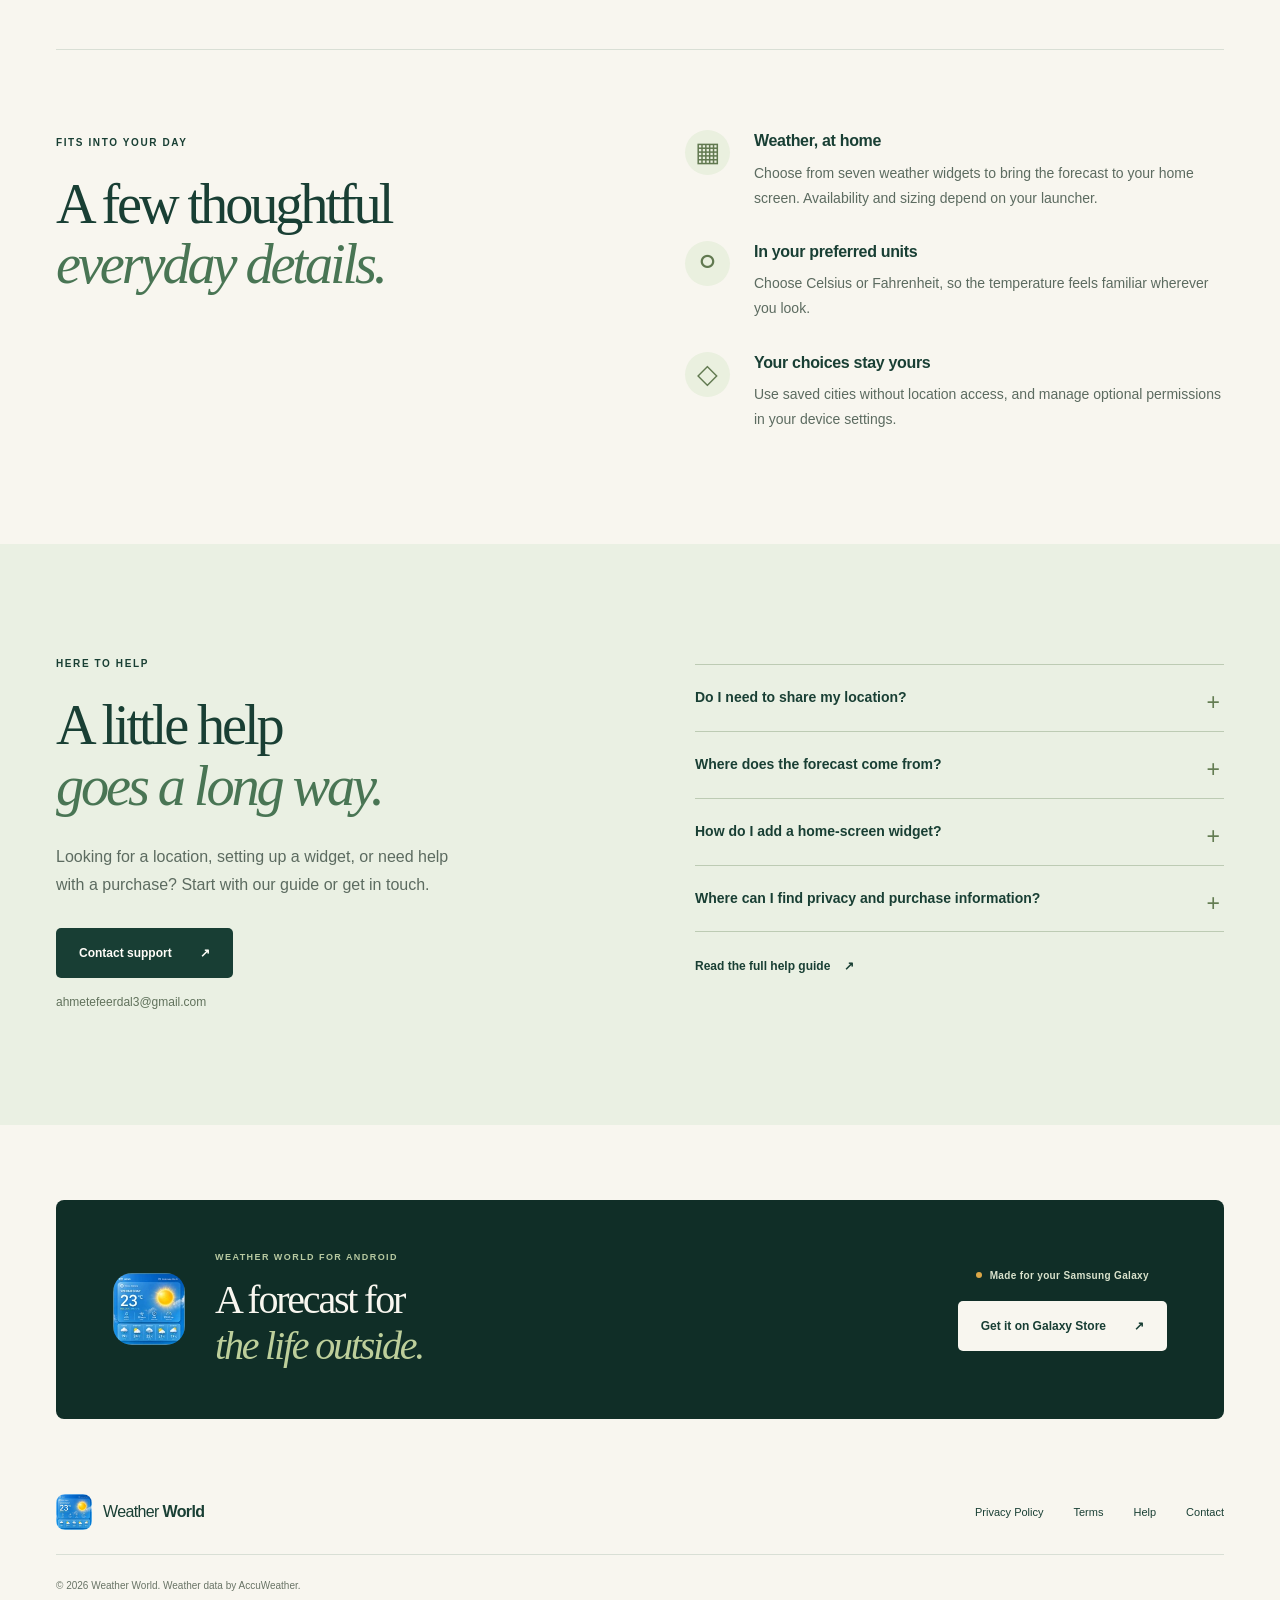
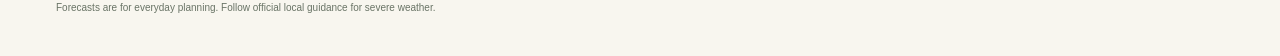
==== commit 0f2a3109: "Use download wording on Weather World landing" ====
--- a/index.html
+++ b/index.html
@@ -5,9 +5,9 @@
   <meta name="viewport" content="width=device-width, initial-scale=1">
   <meta name="theme-color" content="#183e34">
   <title>Weather World — A clearer view of your day</title>
-  <meta name="description" content="Current conditions, hourly and daily forecasts, saved cities and home-screen widgets. Meet Weather World, coming soon to Galaxy Store.">
+  <meta name="description" content="Current conditions, hourly and daily forecasts, saved cities and home-screen widgets. Discover Weather World for Samsung Galaxy.">
   <meta property="og:title" content="Weather World — A clearer view of your day">
-  <meta property="og:description" content="A thoughtful forecast for the places and plans that matter. Coming soon to Galaxy Store.">
+  <meta property="og:description" content="A thoughtful forecast for the places and plans that matter. Discover Weather World for Samsung Galaxy.">
   <meta property="og:type" content="website">
   <meta property="og:url" content="https://metosapps.github.io/weather-ceircle-world26-config/">
   <meta property="og:image" content="https://metosapps.github.io/weather-ceircle-world26-config/assets/alpine-lake.webp">
@@ -24,7 +24,7 @@
     <button class="menu-toggle" type="button" aria-expanded="false" aria-controls="main-nav"><span>Menu</span><span class="menu-lines" aria-hidden="true"></span></button>
     <nav class="main-nav" id="main-nav" aria-label="Main navigation">
       <a href="#features">The everyday forecast</a><a href="#inside">Inside the app</a><a href="#support">Support</a>
-      <a class="nav-store" href="https://galaxystore.samsung.com/detail/app.weather.usa.forecast.world26" target="_blank" rel="noopener noreferrer">View on Galaxy Store <span aria-hidden="true">↗</span><span class="sr-only"> (opens in a new tab)</span></a>
+      <a class="nav-store" href="https://galaxystore.samsung.com/detail/app.weather.usa.forecast.world26" target="_blank" rel="noopener noreferrer">Get it on Galaxy Store <span aria-hidden="true">↗</span><span class="sr-only"> (opens in a new tab)</span></a>
     </nav>
   </div>
 </header>
@@ -36,9 +36,9 @@
       <p class="hero-intro">The morning walk. The weekend away. The places you call home. Meet the forecast that helps you see what’s ahead.</p>
       <div class="hero-actions"><a class="button button-primary" href="#inside">Take a look inside <span aria-hidden="true">↓</span></a><a class="text-link" href="#features">Explore the features <span aria-hidden="true">↗</span></a></div>
       <div class="store-preview">
-        <p class="release-label"><span aria-hidden="true"></span>Coming soon to Galaxy Store</p>
-        <a class="store-badge" href="https://galaxystore.samsung.com/detail/app.weather.usa.forecast.world26" target="_blank" rel="noopener noreferrer" aria-label="View Weather World on Galaxy Store (opens in a new tab)" aria-describedby="release-note"><img src="assets/galaxy-store-badge.png" alt="Galaxy Store" width="652" height="177"></a>
-        <p class="release-note" id="release-note">The store listing will become available after release.</p>
+        <p class="release-label"><span aria-hidden="true"></span>Made for your Samsung Galaxy</p>
+        <a class="store-badge" href="https://galaxystore.samsung.com/detail/app.weather.usa.forecast.world26" target="_blank" rel="noopener noreferrer" aria-label="Get Weather World on Galaxy Store (opens in a new tab)" aria-describedby="release-note"><img src="assets/galaxy-store-badge.png" alt="Galaxy Store" width="652" height="177"></a>
+        <p class="release-note" id="release-note">For compatible Samsung Galaxy devices.</p>
       </div>
     </div>
     <figure class="hero-visual">
@@ -117,7 +117,7 @@
     </div>
   </section>
 
-  <section class="closing-section wrap" aria-labelledby="closing-title"><div class="closing-banner"><img class="closing-icon" src="assets/app-icon.webp" alt="" width="72" height="72" loading="lazy"><div><p class="eyebrow">Weather World for Android</p><h2 id="closing-title">A forecast for<br><em>the life outside.</em></h2></div><div class="closing-action"><p class="release-label"><span aria-hidden="true"></span>Coming soon to Galaxy Store</p><a class="button button-light" href="https://galaxystore.samsung.com/detail/app.weather.usa.forecast.world26" target="_blank" rel="noopener noreferrer">View on Galaxy Store <span aria-hidden="true">↗</span><span class="sr-only"> (opens in a new tab)</span></a></div></div></section>
+  <section class="closing-section wrap" aria-labelledby="closing-title"><div class="closing-banner"><img class="closing-icon" src="assets/app-icon.webp" alt="" width="72" height="72" loading="lazy"><div><p class="eyebrow">Weather World for Android</p><h2 id="closing-title">A forecast for<br><em>the life outside.</em></h2></div><div class="closing-action"><p class="release-label"><span aria-hidden="true"></span>Made for your Samsung Galaxy</p><a class="button button-light" href="https://galaxystore.samsung.com/detail/app.weather.usa.forecast.world26" target="_blank" rel="noopener noreferrer">Get it on Galaxy Store <span aria-hidden="true">↗</span><span class="sr-only"> (opens in a new tab)</span></a></div></div></section>
 </main>
 <footer class="site-footer wrap"><div class="footer-top"><a class="brand" href="./" aria-label="Weather World home"><img src="assets/app-icon.webp" alt="" width="36" height="36"><span>Weather <strong>World</strong></span></a><nav aria-label="Footer navigation"><a href="privacy.html">Privacy Policy</a><a href="terms.html">Terms</a><a href="help.html">Help</a><a href="mailto:ahmetefeerdal3@gmail.com">Contact</a></nav></div><div class="footer-bottom"><p>© 2026 Weather World. Weather data by AccuWeather.</p><p>Forecasts are for everyday planning. Follow official local guidance for severe weather.</p></div></footer>
 </body>
